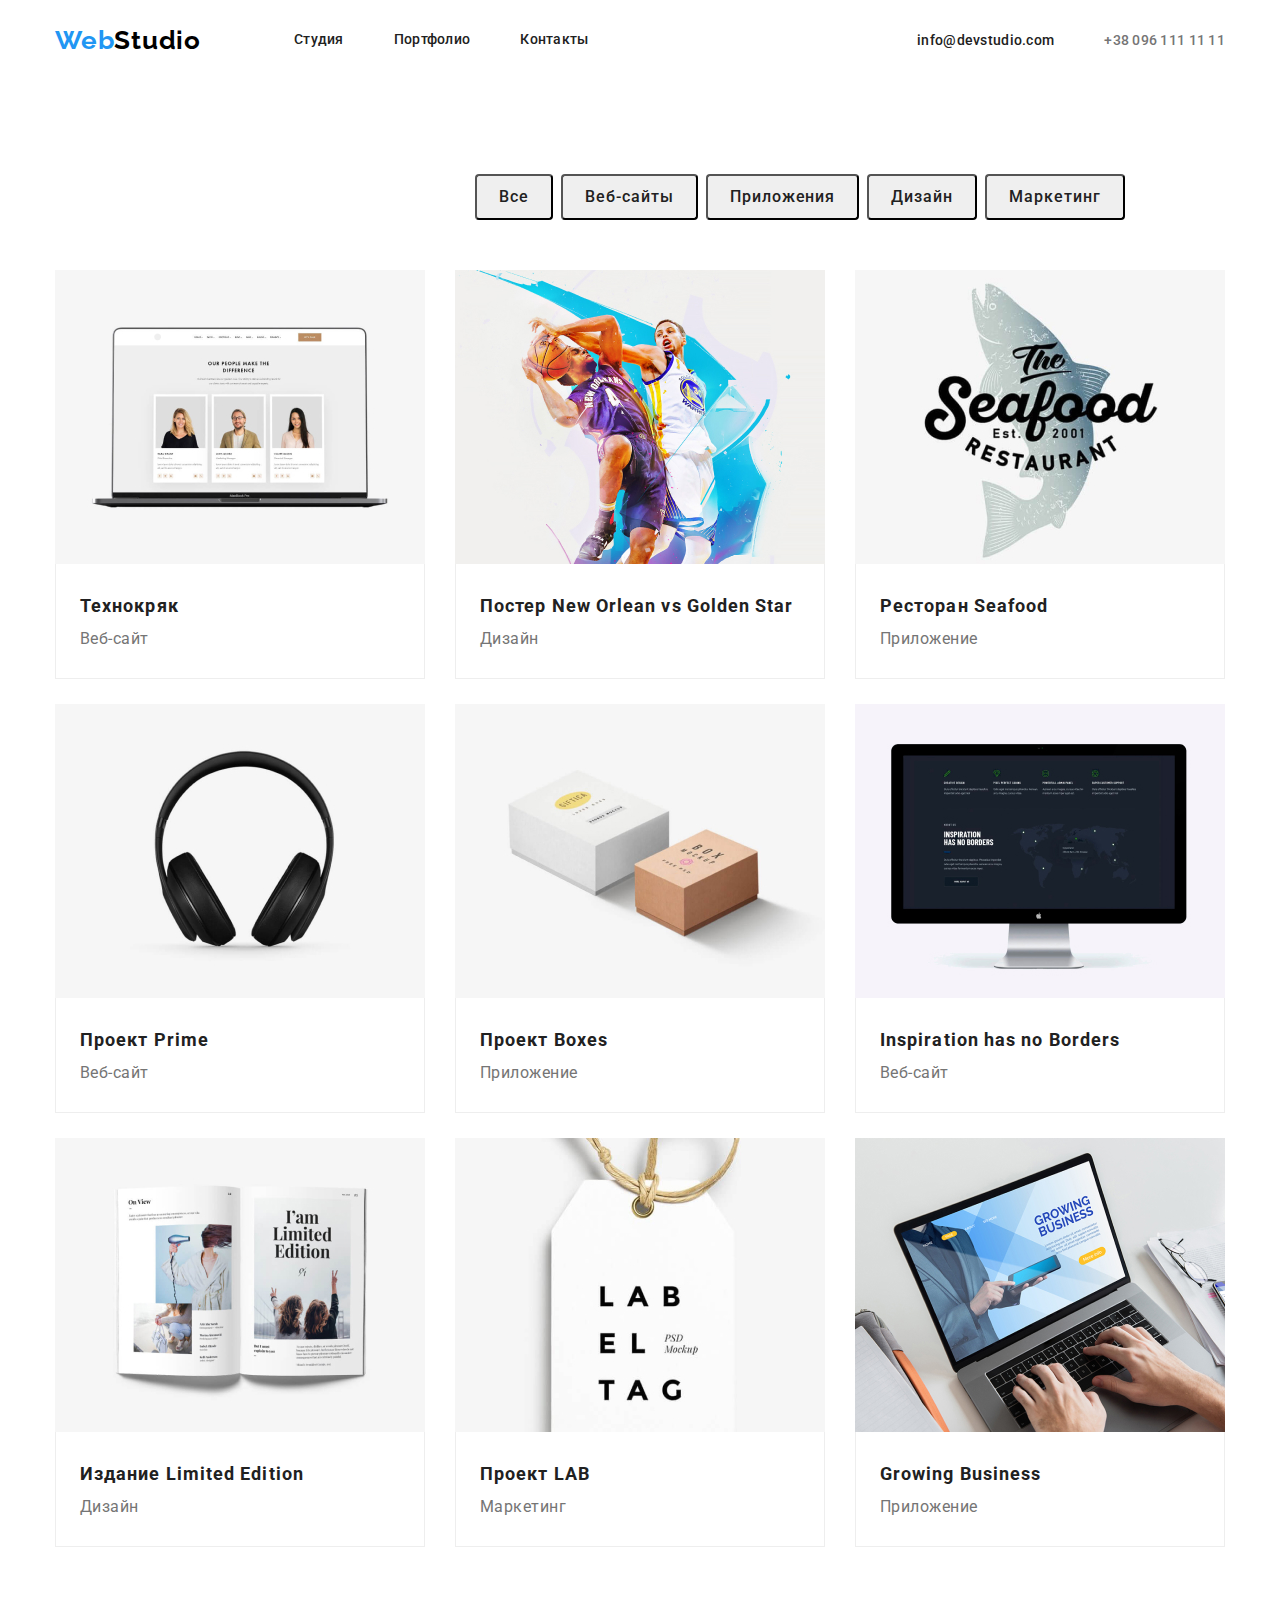
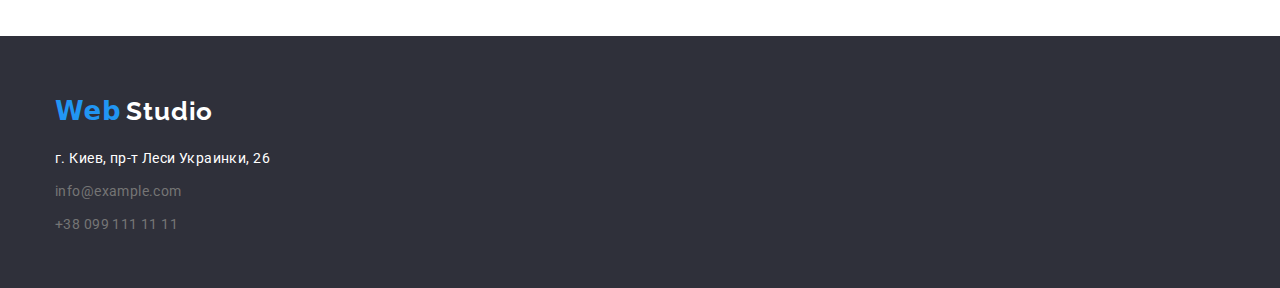
==== portfolio.html @ dbe2ff08 "Initial commit" ====
<!DOCTYPE html>
<html lang="ru">
<head>
    <meta charset="UTF-8">
    <meta name="viewport" content="width=device-width, initial-scale=1.0">
    <title lang="en">WebStudio</title>
    <link rel="stylesheet" href="https://cdnjs.cloudflare.com/ajax/libs/modern-normalize/1.0.0/modern-normalize.css">
    <link href="https://fonts.googleapis.com/css2?family=Raleway:wght@400;700&family=Roboto:wght@400;700&display=swap" rel="stylesheet"> 
    <link rel="stylesheet" href="./css/styles.css">
    
</head>

<body>
    
    <!--Header-->
    <header>
        <nav class="nav-container"> 
            <a class="logo" href="./index.html" aria-label="логотип вебстудии">Web<span class="logo-color">Studio</span></a>
    
        <ul class="navigation-list">
                <li class="item">
                    <a class="navigation-list-link" href="./index.html">Студия</a>
                </li>
    
                <li class="item">
                    <a  class="navigation-list-link" href="./portfolio.html">Портфолио</a>
                </li>
    
                <li class="item">
                    <a class="navigation-list-link" href="Контакты">Контакты</a>
                </li>
            </ul>
        <address>
            <ul class="address">
                <li class="item">
                  <a class="address-link-mail" href="mailto:info@devstudio.com">info@devstudio.com</a>  
                </li>
    
                <li class="item">
                  <a class="address-link-tel" href="tel:+380961111111">+38 096 111 11 11</a>  
                </li>
                
            </ul>
                    
        </address>
    
    
        </nav>
    
        
    
    </header>


<body>

<main>
<!-- фильтры для проектов -->
 
    <nav class="navigation">
        <div class="container-nav">
            <ul class="portfolio-container"> 
                <li class="item"> <button class="portfolio-btn" type="button" class="nav-all">Все</button> </li>
                                
                <li class="item"> <button class="portfolio-btn" type="button">Веб-сайты</button> </li>
                
                <li class="item"> <button class="portfolio-btn" type="button">Приложения</button> </li>

                <li class="item"> <button class="portfolio-btn" type="button">Дизайн</button> </li>

                <li class="item"> <button class="portfolio-btn" type="button">Маркетинг</button> </li>
            </ul>
        </div>
    </nav>

<!--HERO-->

     <!--Наши проекты-->
     <section class="projects">
       <h1 hidden>Our projects</h1>
          <ul class="project-list">
               <li class="item">
                    <img class="pic" src="./images/our-projects/technokryak.jpg" alt="фото команды сотрудников"> 
                        <div class="article">
                            <h2 class="project-title">Технокряк</h2>
                            <p class="project-description">Веб-сайт</p>
                        </div>
           
               </li>

            <li class="item">
                   <img class="pic" src="./images/our-projects/poster-new-orlean.jpg" alt="два баскетболиста с мячом"> 
                        <div class="article">
                            <h2 class="project-title">Постер <span lang="en">New Orlean vs Golden Star</span></h2>
                            <p class="project-description">Дизайн</p>
                        </div>

            </li> 

            <li class="item">
                   <img class="pic" src="./images/our-projects/sea-food-rest.jpg" alt="Логотип ресторана Sea Food"> 
                     <div class="article">    
                        <h2 class="project-title">Ресторан <span lang="en">Seafood</span></h2>
                        <p class="project-description">Приложение</p>
                   </div>
            </li>

            <li class="item">
                <img class="pic" src="./images/our-projects/project-prime.jpg" alt="Наушники">
                    <div class="article">
                        <h2 class="project-title">Проект <span lang="en" >Prime</span></h2>
                        <p class="project-description">Веб-сайт</p>
                    </div>
            </li>

            <li class="item">
                <img class="pic" src="./images/our-projects/project-boxes.jpg" alt="Две коробки">
                    <div class="article">
                        <h2 class="project-title">Проект <span lang="en" >Boxes</span></h2>
                        <p class="project-description">Приложение</p>
                    </div>
            </li>

            <li class="item">
                <img class="pic" src="./images/our-projects/inspiration-no-borders.jpg" alt="Монитор">
                    <div class="article">
                        <h2 class="project-title" span lang="en">Inspiration has no Borders</span></h2>
                        <p class="project-description">Веб-сайт</p>
                    </div>
            </li>

            <li class="item">
                <img class="pic" src="./images/our-projects/limited-edition.jpg" alt="Раскрітая книга">
                    <div class="article">
                        <h2 class="project-title">Издание <span lang="en">Limited Edition</span></h2>
                        <p class="project-description">Дизайн</p>
                    </div>
            </li>

            <li class="item">
                <img class="pic" src="./images/our-projects/project-lab.jpg" alt="Ярлык с большими буквами">
                    <div class="article">
                        <h2 class="project-title">Проект <span lang="en" >LAB</span></h2>
                        <p class="project-description">Маркетинг</p>
                    </div>
            </li>

            <li class="item">
                <img class="pic" src="./images/our-projects/growing-business.jpg" alt="Человек работает за ноутбуком">
                    <div class="article">
                        <h2 class="project-title" span lang="en" >Growing Business </span></h2>
                        <p class="project-description">Приложение</p>
                    </div>
            </li>
       </ul>
</section>
   
</main>

<!------------- FOOTER ------------->

<footer class="footer">
    <div class="footer-container">
    <a class="footer-logo" href="./index.html" aria-label="логотип вебстудии" > <span class="footer-logo-blue">Web</span> <span class="footer-logo-color">Studio</span></a>

    <address class="footer-address">
        <ul class="footer-address-item">
            <li>
                <a class="footer-address-item-link" href="https://goo.gl/maps/kA2Q2odCRpg2NFDA9" target="_blank"> г. Киев, пр-т Леси Украинки, 26</a> 
            </li> 

            <li>
              <a class="footer-address-contact-link" href="mailto:info@example.com">info@example.com</a>  
            </li>

            <li>
                <a class="footer-address-contact-link" href="tel:+380991111111">+38 099 111 11 11</a>
            </li>
        </ul>
        </address>
    </div>
</footer>

</body>
</html>
---- css/styles.css ----
/*  - цвет основного текста - #757575;
    - цвет заголовков - #212121;
    - акцент #2196F3; */

:root {
    --primary-text-color: #757575; ; 
    --title-text-color: #212121;
    --accent-color: #2196F3;
    --main-font: Roboto, sans-serif;
    --secondary-font: "Raleway", sans-serif;
    --font-style: normal;
}

*,
::before,
::after {
        margin: 0;
        padding: 0;
        box-sizing: border-box
}

.container {
    width: 1200;
    padding: 0 15px;
    margin: 0 auto;
}

/*============ STUDIA (index)===========*/
/* ============  BODY  ============*/
.body {
    max-width: 1600px;
    margin: auto;
    font-family: var(--main-font);
    font-style: normal;

}

/* Утилиты */
.list {
    margin: 0;
    padding: 0;
    list-style: none;
}
ul,
ol {
    list-style: none;
}

a {
    text-decoration: none;
}

img {
    display: block;
  
}

.nav-container {
display: flex;
align-items: center;
margin: auto;
width: 1200px;
padding: 0 15px;
}
    
    
/*============  LOGO  ============*/
.logo {
    font-family: var(--secondary-font);
    font-weight: 700;
    font-size: 26px;
    line-height: 1.19;
    letter-spacing: 0.03em;
    color: var(--accent-color);
    text-decoration: none;
   }

.logo-color {
    color: #000000;
}

.logo:hover,
.logo:focus {
    color: var(--accent-color);
}

/* ============  END LOGO  ============*/

/* ============  END BODY  ============*/

/*==========navigation==============*/

.navigation-list {
    display: flex;
    margin-right: auto;
    margin-left: 93px;
    
}


.navigation-list .item + .item {
    margin-left: 50px;
    text-decoration: none;
    list-style-type: none;
}

.address .item + .item {
    margin-left: 50px;
    text-decoration: none;
    list-style-type: none;
}

.navigation-list-link {
    display: block;
    font-family: var(--main-font);
    font-style: normal;
    padding-top: 32px;
    padding-bottom: 32px;
    font-weight: 500;
    font-size: 14px;
    color: var(--title-text-color);
    line-height: 1.14;
    letter-spacing: 0.02em;
}



.navigation-list-link:hover,
.navigation-list-link:focus,
.address-link-mail:hover,
.address-link-mail:focus {
    color: var(--accent-color);
}

.address {
    display: flex;
}

.address-link-mail {
    font-family: var(--main-font);
    font-style: normal;
    font-weight: 500;
    font-size: 14px;
    line-height: 1.14px;
    letter-spacing: 0.02em;
    color: #212121;
    }

.address-link-mail:hover {
    color: var(--accent-color);

}
.address-link-tel {
    font-family: var(--main-font);
    font-style: normal;
    font-weight: 500;
    font-size: 14px;
    line-height: 1.14;
    letter-spacing: 0.02em;
    color: var(--primary-text-color);
}
/*============ END NAVIGATION============*/

/*=========== HERO ==================*/

.hero {
    background: #2F303A;
    max-width: 1600px;
    height: 600px;
    margin: 0 auto;
}
.hero-container {
    display: flex;
    flex-direction: column;
    align-items: center;
}

.hero-title {
    width: 696px;
    height: 120px;
    margin: 200px 452px 30px 452px;
    font-family: var(--main-font);
    font-style: normal;
    font-weight: 900;
    font-size: 44px;
    line-height: 60px;
    text-align: center;
    letter-spacing: 0.06em;
    text-transform: uppercase;
    color: #FFFFFF;
}

.hero-button {
    width: 200px;
    height: 50px;
    color: var(--accent-color);
    margin: 0px 700px 200px 700px;
    border-radius: 4px;
    font-family: var(--main-font);
    font-style: normal;
    font-weight: 700;
    font-size: 16px;
    line-height: 1.88;
    letter-spacing: 0.06em;
    text-align: center;
    color: white;
    background-color: var(--accent-color)

}

/*================ END HERO ===========*/

/*=========== ADVANTAGES ===========*/

.advantages {
    width: 1200px;
    padding-top: 94px;
    padding-bottom: 94px;
    margin: 0 auto; 
    
}

.advantages-container {
    display: flex;
    width: 1200px;
    padding-right: 15px;
    padding-left: 15px;
    margin-left: auto;
    margin-right: auto;
    align-items: center;
    justify-content: space-between;
}

.advantages-container .item {
    width: 270px;
 }

.advantages-container .item + .item {
   width: 270px; 
   margin-left: 30px;
}

.advantages-title {
    font-family: var(--main-font);
    font-style: normal;
    font-weight: 700;
    font-size: 14px;
    line-height: 1.14;
    letter-spacing: 0.03em;
    text-transform: uppercase;
    margin-bottom: 10px;
    color: var(--title-text-color);
}

.advantages-description {
    font-family: var(--main-font);
    font-style: normal;
    font-weight: 400;
    font-size: 14px;
    line-height: 1.71;
    letter-spacing: 0.03em;
    color: var(--primary-text-color);
}
/*=============== END ADVANTAGES ===========*/

/*===== WHAT WE DO========*/

.do-list {
    margin: 0 auto;
    }
.what-we-do-container {
    display: flex;
    width: 1200px;
    padding-left: 15px;
    padding-right: 15px;
    margin-left: auto;
    margin-right: auto;
    margin-bottom: 94px;
}

.what-we-do-container .item {
    display: flex;
    justify-content: center;
}

.what-we-do-container .item + .item {
    margin-left: 30px;
}

.what-we-do-list {
    font-family: var(--main-font);
    font-style: normal;
    font-weight: 700;
    font-size: 36px;
    line-height: 1.16;
    text-align: center;
    letter-spacing: 0.03em;
    margin-bottom: 50px;
    color: var(--title-text-color);
 }
 /*=====  END WHAT WE DO========*/

/*========= OUR TEAM ========*/

    
    .team {
    max-width: 1600px;
    margin: 0 auto;
    background-color: #F5F4FA;
    padding-top: 94px;
    align-items: center;
}

.team-container {
    display: flex; 
    flex-direction: column;
    width: 1200px;
    padding-left: 15px;
    padding-right: 15px;
    padding-bottom: 94px;
    align-items: center;
    justify-content: center;
    margin-left: auto;
    margin-right: auto;
      
}

.team-title {
    font-family: var(--main-font);
    font-style: normal;
    font-weight: 700;
    font-size: 36px;
    line-height: 1.167;
    text-align: center;
    letter-spacing: 0.03em;
    margin-bottom: 50px;
    
    color: var(--title-text-color);
}

.team-list {
   display: flex; 
   align-items: center;
}

.team-element {
    text-align: center;
    background-color: #ffffff;
}
.team-container .team-element + .team-element {
    margin-left: 30px;
}

.team-photo {
    display: block;
}

.content {
    padding-top: 30px;
    border-radius: 0px 0px 4px 4px;
    
}
.team-member {
    font-family: var(--main-font);
    font-style: normal;
    font-weight: 500;
    font-size: 16px;
    line-height: 1.19;
    text-align: center;
    letter-spacing: 0.03em;

    color: var(--title-text-color);

    margin-bottom: 10px;
}

.profession {
    display: block;
    margin-bottom: 30px;
    font-family: var(--main-font);
    font-style: 400;
    font-weight: normal;
    font-size: 16px;
    line-height: 1.19;
    text-align: center;
    letter-spacing: 0.03em;

    color: var(--primary-text-color);
}

/*======== END OUR TEAM=======*/

 
/*=========== PORTFOLIO====== */
 

 /*============ filters for projects========*/

 .navigation {
    max-width: 1600px;
    margin: 0 auto;
    padding-left: 200px;
    padding-right: 200px;
    }

 .container-nav {
     display: flex;
     width: 1200px;
     padding-right: 15px;
     padding-left: 15px;
     padding-top: 94px;
     padding-bottom: 50px;
     justify-content: center;
     align-items: center;
 }
 .portfolio-container {
    display: flex;
    width: 1200px;
    justify-content: center;
 }


.portfolio-btn {
    display: inline-block;
    padding: 6px 22px;
    border-radius: 4px;
    font-family: var(--main-font);
    font-style: normal;
    font-weight: 500;
    font-size: 16px;
    line-height: 1.88;
    letter-spacing: 0.06em;
    text-align: center;
    color: var(--title-text-color);
        
}


.portfolio-btn:hover,
.portfolio-btn:focus {
    background-color: var(--accent-color);
    color: white;
}  

.portfolio-container .item + .item { 
    margin-left: 8px;
}

    /* ============  OUR PROJECTS  ============*/


.projects {
    max-width: 1600px;
    margin: 0 auto;
    } 


.project-title {
    display: block;
    margin-top: 4px;
    margin-bottom: 0px; 
    font-family: var(--main-font);
    font-style: normal;
    font-weight: 700;
    font-size: 18px;
    line-height: 2;
    letter-spacing: 0.06em;
    color: var(--title-text-color);
}
.project-list {
    display: flex;
    flex-wrap: wrap;
    width: 1200px;
    padding-right: 15px;
    padding-left: 15px;
    margin-right: auto;
    margin-left: auto;
    padding-bottom: 94px;
    justify-content: center;
 }

 .pic {
    display: block;
}
.project-list .item {
    width: 370px;
    height: 404px;
    margin-right: 30px;
    margin-bottom: 30px;
       
}

.project-list .item:nth-child(3n) {
    margin-right: 0px;    
}

.project-list .item:nth-last-child(-n + 3) {
    margin-bottom: 0px;
}
.project-list .item .article {
    display: block;
    width: 370px;
    height: 115px;
    padding: 20px 24px;
    border-right: 1px solid #eeeeee;
    border-bottom: 1px solid #eeeeee;
    border-left: 1px solid #eeeeee;
}
    

.project-description { 
    display: block;
    font-family: var(--main-font);
    font-style: normal;
    font-weight: 400;
    font-size: 16px;
    line-height: 1.87;
    margin-bottom: 0px;
    margin-top: 0px;
    letter-spacing: 0.03em;
    color: var(--primary-text-color);

}
/* ============  END OUR PROJECTS  ============*/ 




/* ============  FOOTER  ============*/


.footer {
    max-width: 1600px;
    height: 252px;
    margin: 0 auto;
    background-color: #2F303A;
    }
 
.footer-container {
    display: flex;
    flex-direction: column;
    width: 1200px;
    margin: 0 auto;
    padding-left: 15px;
    padding-right: 15px;
    align-items: flex-start;
         
}
.footer-logo {
    display: block;
    margin-bottom: 20px;
    padding-top: 60px;
}

.footer-logo-color {
    font-family: var(--secondary-font);
    font-weight: 700;
    font-size: 26px;
    line-height: 1.19;
    letter-spacing: 0.03em;
    color: #FFFFFF ;
    text-decoration: none;
}

.footer-logo-blue {
    font-style: normal;
    font-weight: 700;
    font-size: 26px;
    line-height: 1.19;
    letter-spacing: 0.03em;
    color: var(--accent-color);
}

.footer-address-item  li {
    display: block;
    margin-bottom: 9px;
}
.footer-address-item-link {
    font-family: var(--main-font);
    font-style: normal;
    font-weight: 400;
    font-size: 14px;
    line-height: 1.71;
    letter-spacing: 0.03em;
    color: #FFFFFF;
}

.footer-address-contact-link {
    font-family: var(--main-font);
    font-style: normal;
    font-weight: 400;
    font-size: 14px;
    line-height: 1.71;
    letter-spacing: 0.03em;
    color: var(--primary-text-color)
}
    
    /* ============  END FOOTER  ============*/
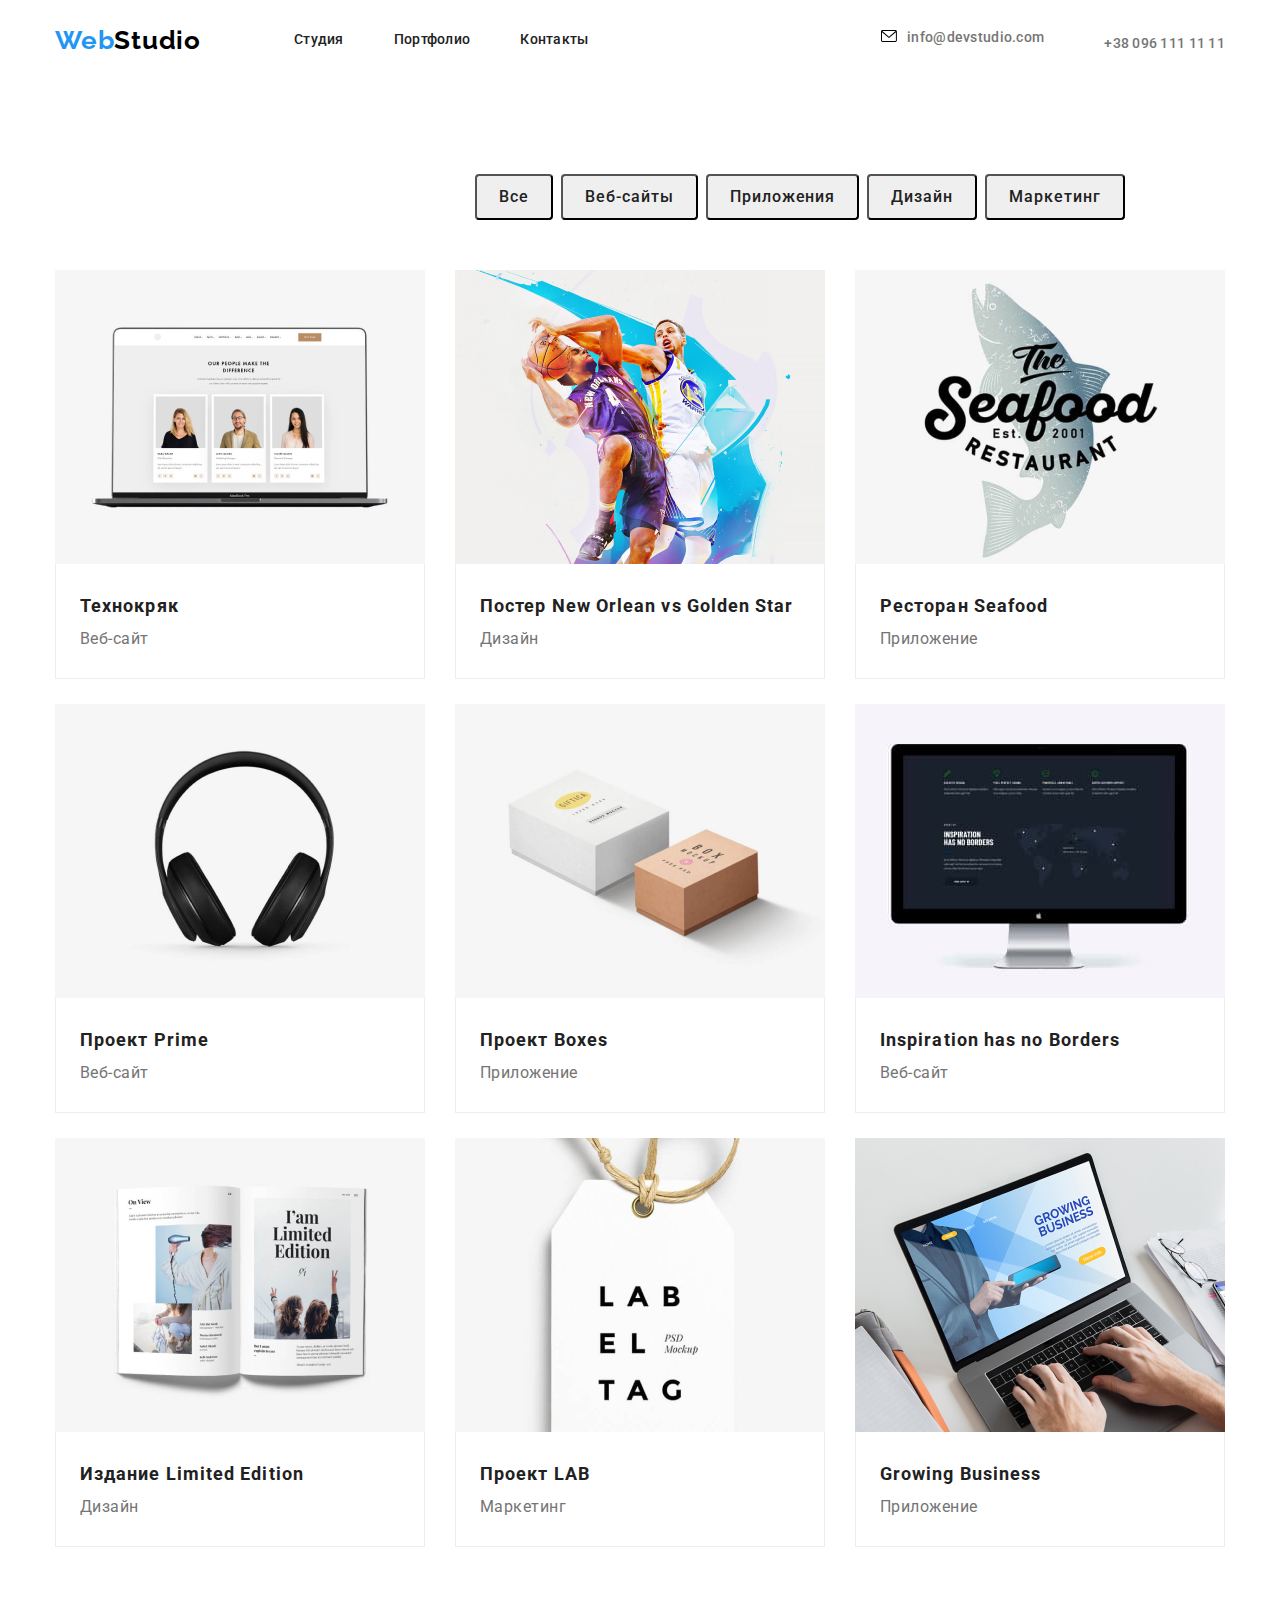
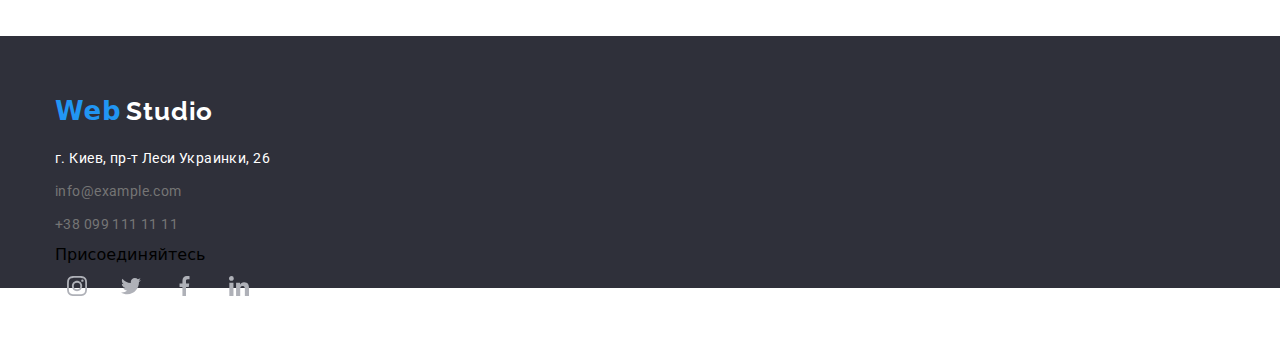
==== commit 57a9dc46: "добавляет ховер на соцсети" ====
--- a/portfolio.html
+++ b/portfolio.html
@@ -33,14 +33,21 @@
         <address>
             <ul class="address">
                 <li class="item">
-                  <a class="address-link-mail" href="mailto:info@devstudio.com">info@devstudio.com</a>  
-                </li>
-    
-                <li class="item">
-                  <a class="address-link-tel" href="tel:+380961111111">+38 096 111 11 11</a>  
-                </li>
-                
-            </ul>
+                   
+                  <a class="address-link-mail" href="mailto:info@devstudio.com"> 
+                        <svg class="icon-envel" width="16px" height="12px">
+                             <use href="./images/sprite3.svg#envelope"></use>
+                        </svg>info@devstudio.com</a>  
+                </li>
+    
+                <li class="item">
+                    <a class="address-link-tel" href="tel:380961111111">
+                        <svg class="icon-tel" width="10px" height="20px">
+                            <use href="./images/sprite3.svg#telephone"></use>
+                        </svg>+38 096 111 11 11                
+                    </a>  
+                </li>
+            </ul>     
                     
         </address>
     
@@ -161,25 +168,65 @@
 
 <footer class="footer">
     <div class="footer-container">
-    <a class="footer-logo" href="./index.html" aria-label="логотип вебстудии" > <span class="footer-logo-blue">Web</span> <span class="footer-logo-color">Studio</span></a>
-
-    <address class="footer-address">
-        <ul class="footer-address-item">
-            <li>
-                <a class="footer-address-item-link" href="https://goo.gl/maps/kA2Q2odCRpg2NFDA9" target="_blank"> г. Киев, пр-т Леси Украинки, 26</a> 
-            </li> 
-
-            <li>
-              <a class="footer-address-contact-link" href="mailto:info@example.com">info@example.com</a>  
-            </li>
-
-            <li>
-                <a class="footer-address-contact-link" href="tel:+380991111111">+38 099 111 11 11</a>
-            </li>
-        </ul>
-        </address>
-    </div>
+            <div class="footer-container-address">
+            <a class="footer-logo" href="./index.html" aria-label="логотип вебстудии" > <span class="footer-logo-blue">Web</span> <span class="footer-logo-color">Studio</span></a>
+
+        <address class="footer-address">
+            <ul class="footer-address-item">
+                <li>
+                    <a class="footer-address-item-link" href="https://goo.gl/maps/kA2Q2odCRpg2NFDA9" target="_blank"> г. Киев, пр-т Леси Украинки, 26</a> 
+                </li> 
+    
+                <li>
+                  <a class="footer-address-contact-link" href="mailto:info@example.com">info@example.com</a>  
+                </li>
+    
+                <li>
+                    <a class="footer-address-contact-link" href="tel:+380991111111">+38 099 111 11 11</a>
+                </li>
+            </ul>
+            </address>
+        </div>
+
+    
+        <div class="footer-socials">
+            <p class="social-text">Присоединяйтесь</p>
+            <ul class="social-list">
+                <li class="item">
+                    <a class="link" href="">
+                        <svg class="icon">
+                            <use href="./images/sprite3.svg#instagram-2"></use>
+                        </svg>
+                    </a>
+                </li>
+
+                <li class="item">
+                    <a class="link" href="">
+                        <svg class="icon">
+                            <use href="./images/sprite3.svg#twitter"></use>
+                       </svg>
+                    </a>
+                </li>
+
+                <li class="item">
+                    <a class="link" href="">
+                        <svg class="icon">
+                            <use href="./images/sprite3.svg#facebook"></use>
+                        </svg>
+                    </a>
+                </li>
+
+                <li class="item">
+                    <a class="link" href="">
+                        <svg class="icon">
+                            <use href="./images/sprite3.svg#linkedin"></use>
+                        </svg>
+                    </a>
+                </li>
+            </ul>
+        </div>
+    </div> 
 </footer>
 
-</body>
+    </body>
 </html>--- a/css/styles.css
+++ b/css/styles.css
@@ -128,7 +128,8 @@
 .navigation-list-link:hover,
 .navigation-list-link:focus,
 .address-link-mail:hover,
-.address-link-mail:focus {
+.address-link-mail:focus,
+.address-link-tel:hover  {
     color: var(--accent-color);
 }
 
@@ -136,44 +137,60 @@
     display: flex;
 }
 
-.address-link-mail {
+.address-link-mail,
+.address-link-tel {
+    /* display: flex; */
     font-family: var(--main-font);
     font-style: normal;
     font-weight: 500;
     font-size: 14px;
     line-height: 1.14px;
     letter-spacing: 0.02em;
-    color: #212121;
+    color: var(--primary-text-color);
     }
 
-.address-link-mail:hover {
-    color: var(--accent-color);
-
-}
-.address-link-tel {
-    font-family: var(--main-font);
-    font-style: normal;
-    font-weight: 500;
-    font-size: 14px;
-    line-height: 1.14;
-    letter-spacing: 0.02em;
-    color: var(--primary-text-color);
-}
+.address .item:hover {
+    fill: var(--accent-color);
+}
+
+.address .icon-envel{
+    margin-right: 10px;
+
+}
+
+.address.icon-tel {
+    fill: #757575
+}
+
+
+
+
+
 /*============ END NAVIGATION============*/
 
 /*=========== HERO ==================*/
 
-.hero {
-    background: #2F303A;
+.overlay {
     max-width: 1600px;
     height: 600px;
-    margin: 0 auto;
-}
+    margin-left: auto;
+    margin-right: auto;
+    background-image: 
+    linear-gradient(
+        to right, 
+        rgba(47, 48, 58, 0.4), 
+        rgba(47, 48, 58, 0.4)),
+    url(../images/header/header.jpg);
+    background-color:#C4C4C4; 
+}
+
+
 .hero-container {
     display: flex;
     flex-direction: column;
     align-items: center;
 }
+
 
 .hero-title {
     width: 696px;
@@ -233,7 +250,36 @@
 
 .advantages-container .item {
     width: 270px;
+    
  }
+
+.advantages-container .item::before {
+    display: block;
+    content: "";
+    height: 120px;
+    background: #F5F4FA;
+    border-radius: 4px;
+    background-repeat: no-repeat;
+    margin-bottom: 30px;
+    background-position: center;
+ }
+
+
+
+ .item:nth-child(1)::before {
+    background-image: url(../images/advantages/antena.svg);
+}
+
+.item:nth-child(2)::before {
+    background-image: url(../images/advantages/clock.svg);
+}
+.item:nth-child(3)::before {
+    background-image: url(../images/advantages/vector.svg);
+
+}
+.item:nth-child(4):before {
+    background-image: url(../images/advantages/astronaut.svg);
+}
 
 .advantages-container .item + .item {
    width: 270px; 
@@ -376,7 +422,7 @@
 
 .profession {
     display: block;
-    margin-bottom: 30px;
+    margin-bottom: 16px;
     font-family: var(--main-font);
     font-style: 400;
     font-weight: normal;
@@ -387,6 +433,45 @@
 
     color: var(--primary-text-color);
 }
+/* Social links */
+
+.social-list {
+    display: flex;
+    justify-content: center;
+    margin-bottom: 30px;
+    
+}
+.social-list .link {
+    display: flex;
+    width: 44px;
+    height: 44px; 
+    border-radius: 50%;
+    /* background-color: #FFFFFF; */
+    justify-content: center;
+    align-items: center;
+}
+.social-list .item + .item {
+    margin-left: 10px;
+}
+
+.social-list .icon {
+    width: 20px;
+    height: 20px;
+    fill: #AFB1B8;
+    cursor: pointer;
+   
+}
+.social-list .link:hover {
+    background-color: var(--accent-color);
+    
+}
+.social-list .link:hover .icon{
+    fill: #FFFFFF;
+}
+
+
+
+
 
 /*======== END OUR TEAM=======*/
 
